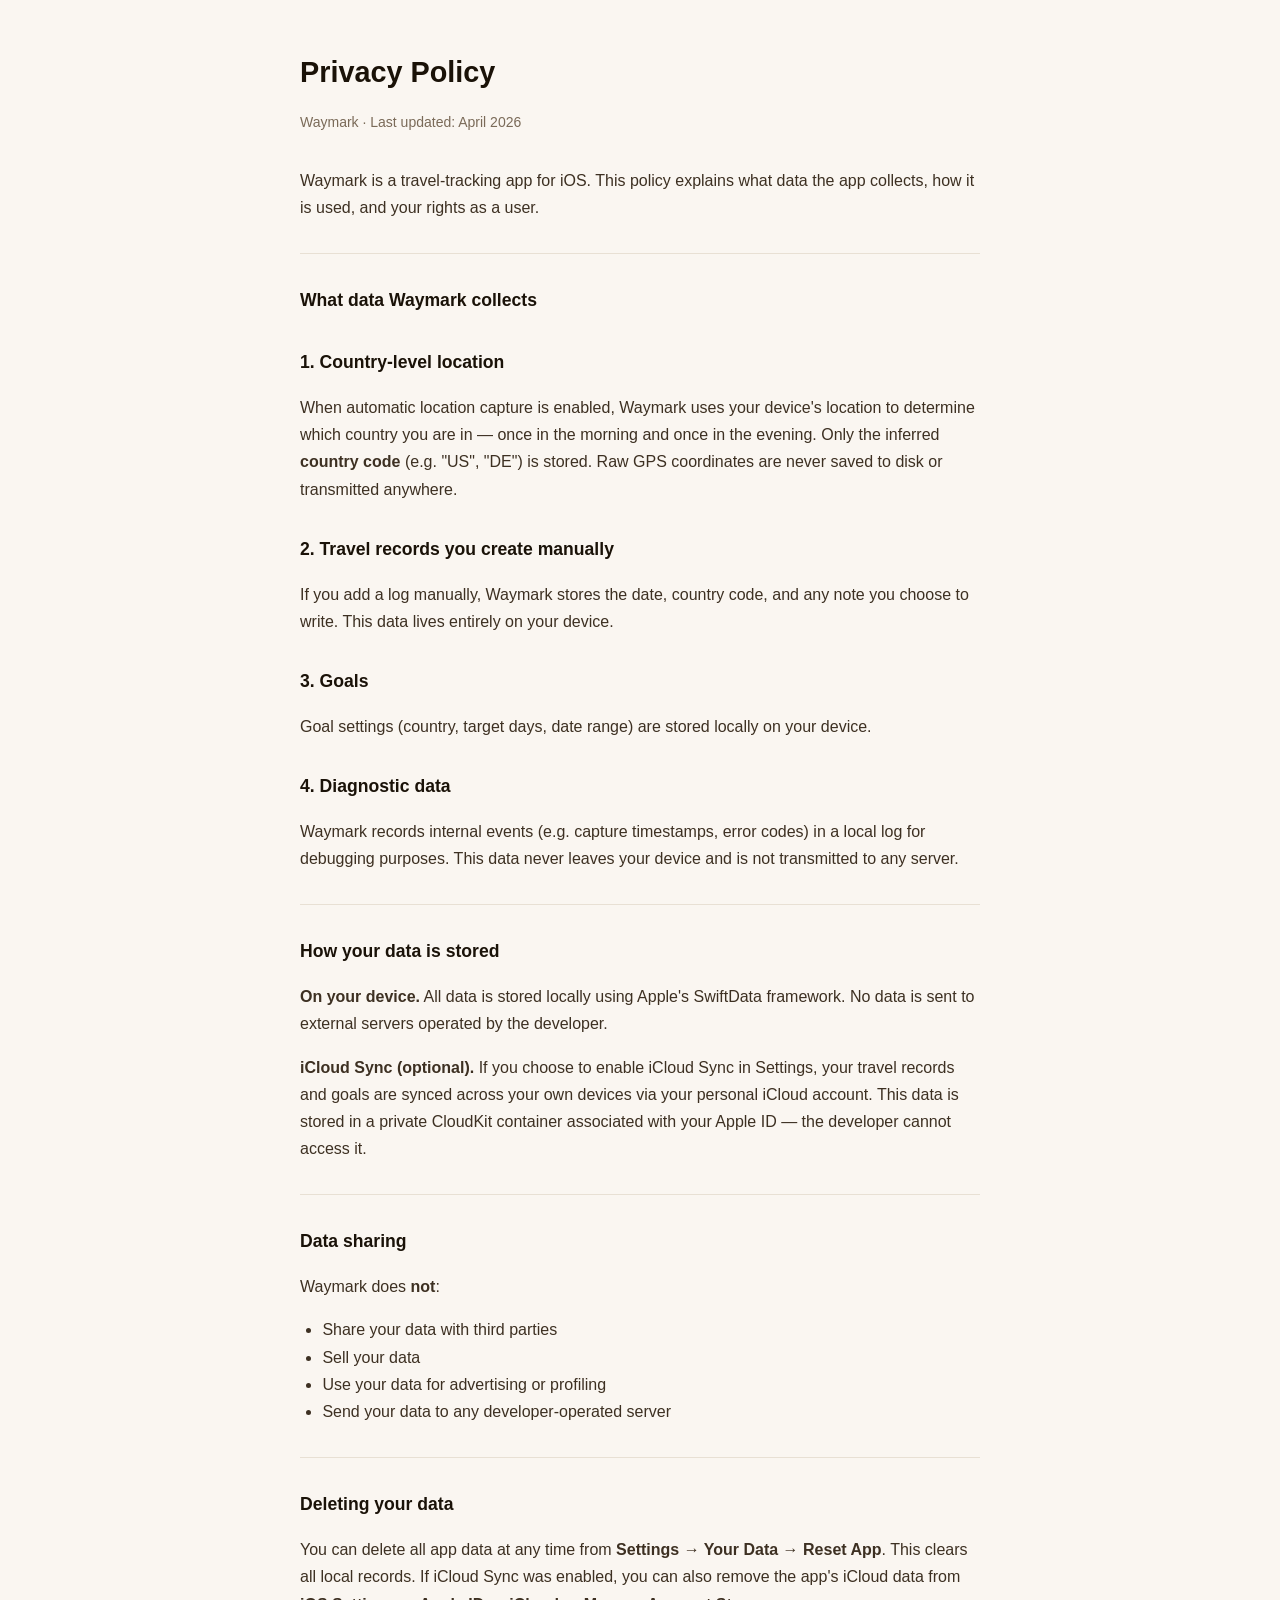
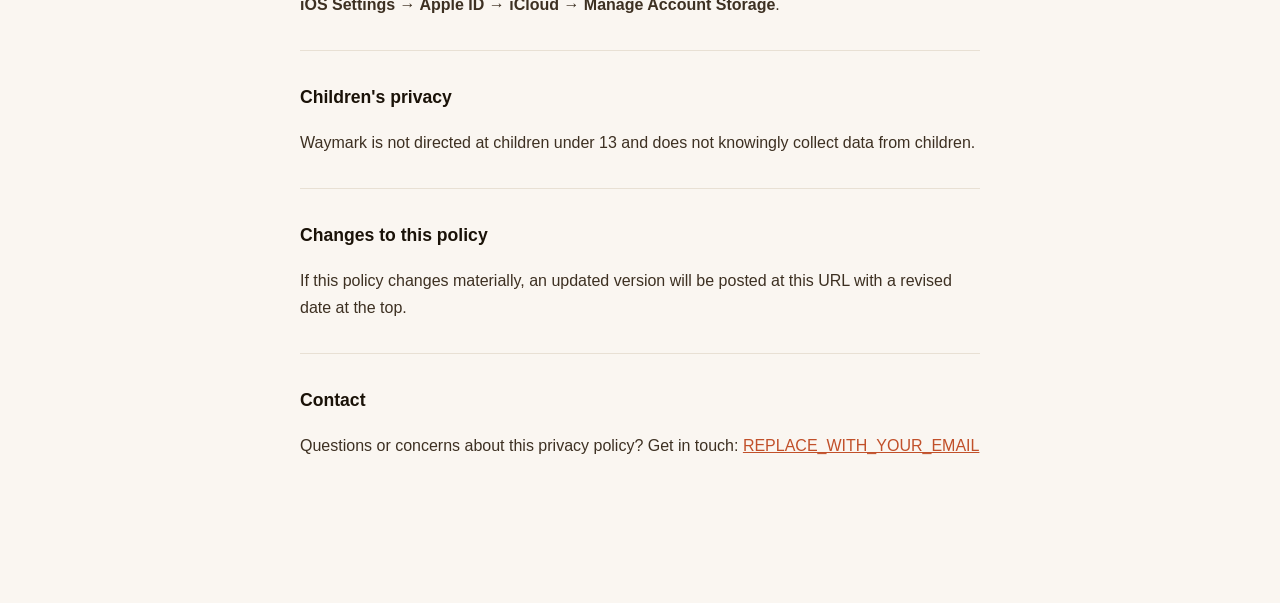
==== privacy-policy.html @ 8dbf3d52 "add privacy policy" ====
<!DOCTYPE html>
<html lang="en">
<head>
  <meta charset="UTF-8" />
  <meta name="viewport" content="width=device-width, initial-scale=1.0" />
  <title>Waymark — Privacy Policy</title>
  <style>
    body {
      font-family: -apple-system, BlinkMacSystemFont, "Segoe UI", sans-serif;
      max-width: 680px;
      margin: 48px auto;
      padding: 0 24px 80px;
      color: #2c2218;
      line-height: 1.7;
      background: #faf6f1;
    }
    h1 { font-size: 1.8rem; font-weight: 700; margin-bottom: 4px; color: #1a1208; }
    h2 { font-size: 1.1rem; font-weight: 600; margin-top: 2rem; color: #1a1208; }
    p, li { font-size: 1rem; color: #3d3022; }
    ul { padding-left: 1.4em; }
    a { color: #c1502a; }
    .meta { font-size: 0.875rem; color: #7a6a58; margin-bottom: 2rem; }
    hr { border: none; border-top: 1px solid #e8e0d4; margin: 2rem 0; }
  </style>
</head>
<body>

<h1>Privacy Policy</h1>
<p class="meta">Waymark &middot; Last updated: April 2026</p>

<p>Waymark is a travel-tracking app for iOS. This policy explains what data the app collects, how it is used, and your rights as a user.</p>

<hr>

<h2>What data Waymark collects</h2>

<h2>1. Country-level location</h2>
<p>When automatic location capture is enabled, Waymark uses your device's location to determine which country you are in — once in the morning and once in the evening. Only the inferred <strong>country code</strong> (e.g. "US", "DE") is stored. Raw GPS coordinates are never saved to disk or transmitted anywhere.</p>

<h2>2. Travel records you create manually</h2>
<p>If you add a log manually, Waymark stores the date, country code, and any note you choose to write. This data lives entirely on your device.</p>

<h2>3. Goals</h2>
<p>Goal settings (country, target days, date range) are stored locally on your device.</p>

<h2>4. Diagnostic data</h2>
<p>Waymark records internal events (e.g. capture timestamps, error codes) in a local log for debugging purposes. This data never leaves your device and is not transmitted to any server.</p>

<hr>

<h2>How your data is stored</h2>

<p><strong>On your device.</strong> All data is stored locally using Apple's SwiftData framework. No data is sent to external servers operated by the developer.</p>

<p><strong>iCloud Sync (optional).</strong> If you choose to enable iCloud Sync in Settings, your travel records and goals are synced across your own devices via your personal iCloud account. This data is stored in a private CloudKit container associated with your Apple ID — the developer cannot access it.</p>

<hr>

<h2>Data sharing</h2>

<p>Waymark does <strong>not</strong>:</p>
<ul>
  <li>Share your data with third parties</li>
  <li>Sell your data</li>
  <li>Use your data for advertising or profiling</li>
  <li>Send your data to any developer-operated server</li>
</ul>

<hr>

<h2>Deleting your data</h2>

<p>You can delete all app data at any time from <strong>Settings → Your Data → Reset App</strong>. This clears all local records. If iCloud Sync was enabled, you can also remove the app's iCloud data from <strong>iOS Settings → Apple ID → iCloud → Manage Account Storage</strong>.</p>

<hr>

<h2>Children's privacy</h2>

<p>Waymark is not directed at children under 13 and does not knowingly collect data from children.</p>

<hr>

<h2>Changes to this policy</h2>

<p>If this policy changes materially, an updated version will be posted at this URL with a revised date at the top.</p>

<hr>

<h2>Contact</h2>

<p>Questions or concerns about this privacy policy? Get in touch: <a href="mailto:REPLACE_WITH_YOUR_EMAIL">REPLACE_WITH_YOUR_EMAIL</a></p>

</body>
</html>
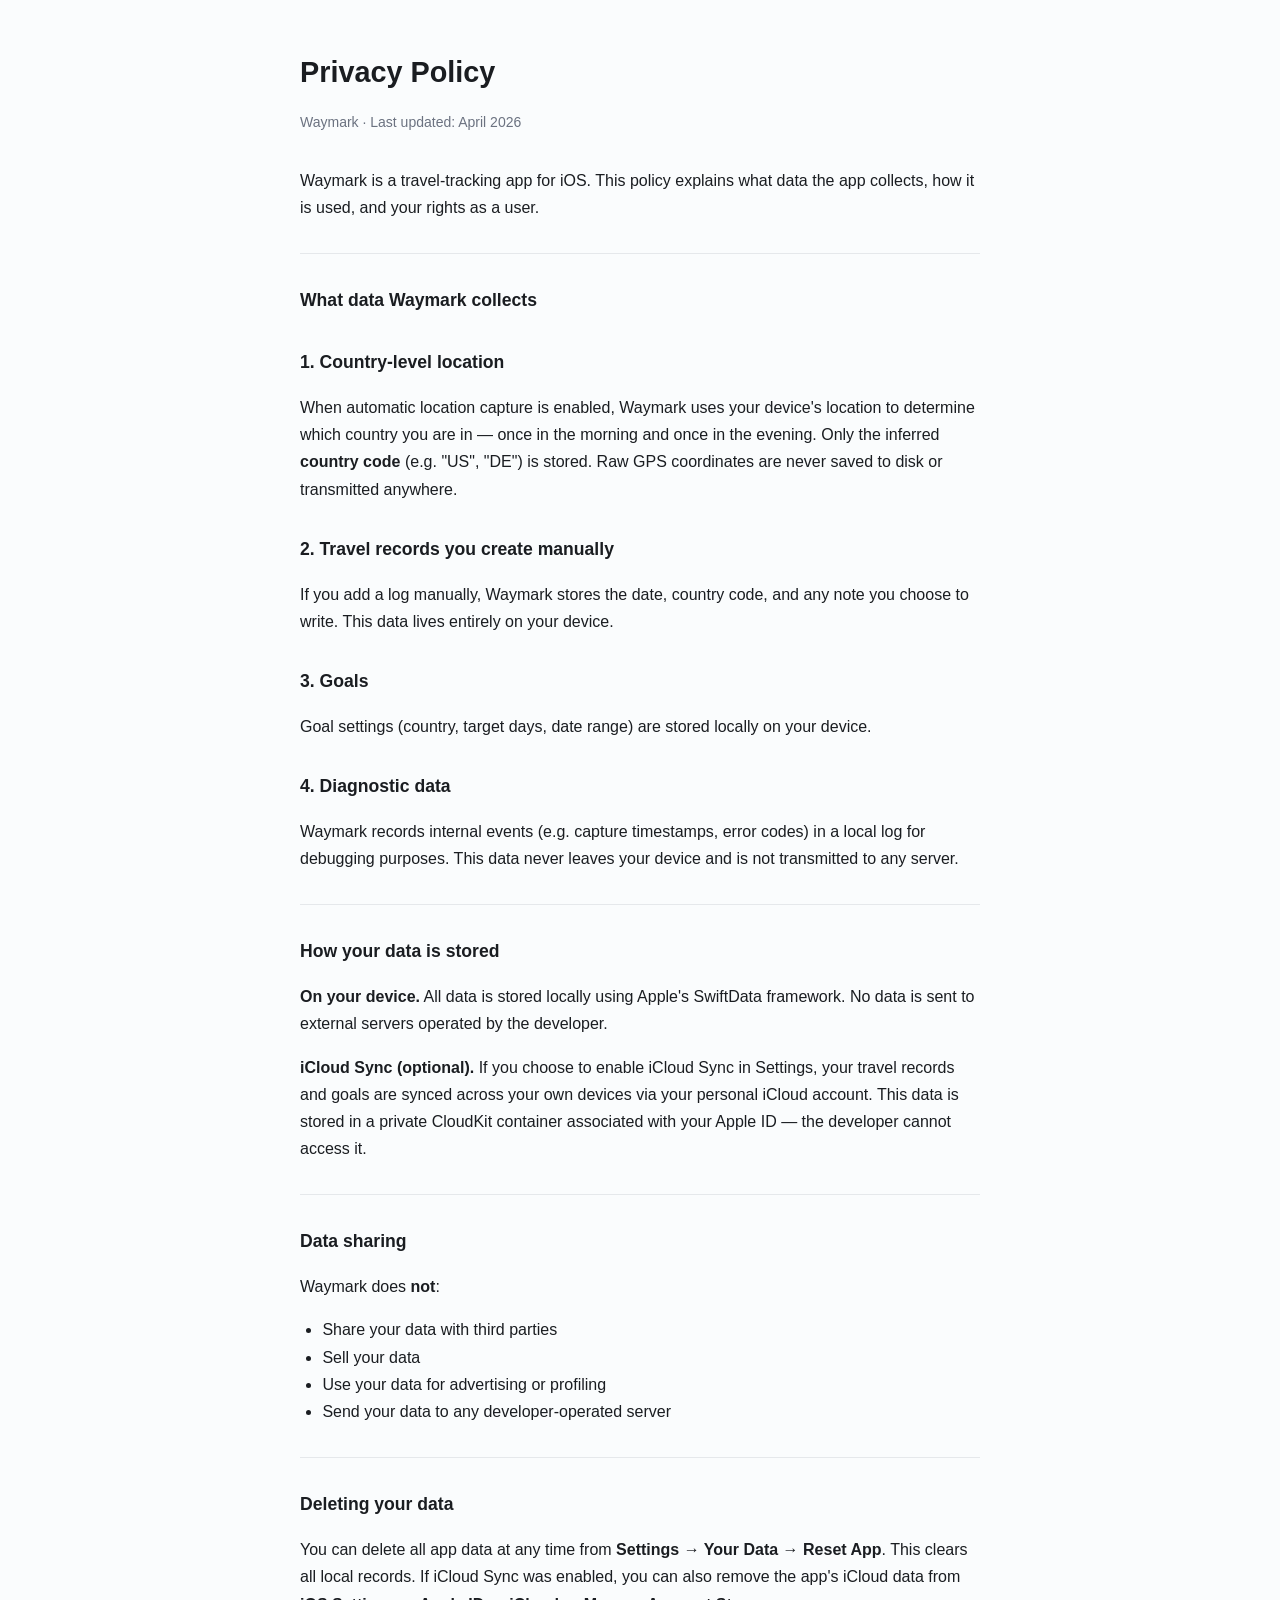
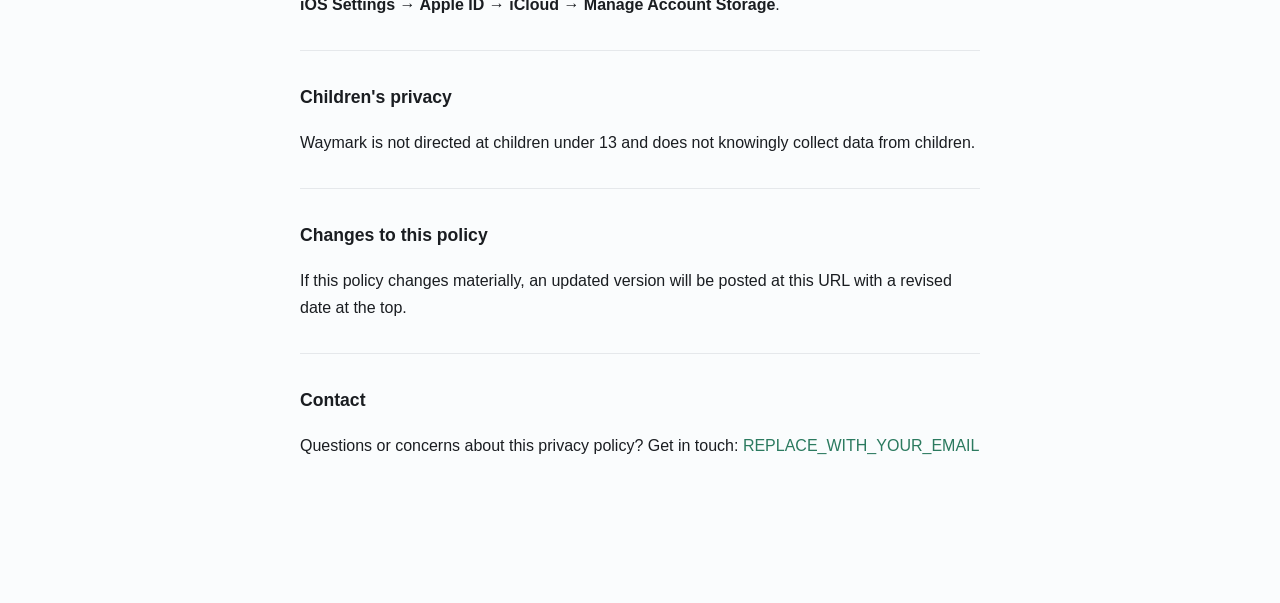
==== commit 0ffdd2fc: "feat: Restyle site with canonical design system tokens - Add _tokens.css with all color, spacing, an" ====
--- a/privacy-policy.html
+++ b/privacy-policy.html
@@ -5,22 +5,25 @@
   <meta name="viewport" content="width=device-width, initial-scale=1.0" />
   <title>Waymark — Privacy Policy</title>
   <style>
+    @import url('waymark/_tokens.css');
+
     body {
       font-family: -apple-system, BlinkMacSystemFont, "Segoe UI", sans-serif;
       max-width: 680px;
       margin: 48px auto;
       padding: 0 24px 80px;
-      color: #2c2218;
+      color: var(--wm-text-primary);
       line-height: 1.7;
-      background: #faf6f1;
+      background: var(--wm-surface);
     }
-    h1 { font-size: 1.8rem; font-weight: 700; margin-bottom: 4px; color: #1a1208; }
-    h2 { font-size: 1.1rem; font-weight: 600; margin-top: 2rem; color: #1a1208; }
-    p, li { font-size: 1rem; color: #3d3022; }
+    h1 { font-size: 1.8rem; font-weight: 700; margin-bottom: 4px; color: var(--wm-text-primary); }
+    h2 { font-size: 1.1rem; font-weight: 600; margin-top: 2rem; color: var(--wm-text-primary); }
+    p, li { font-size: 1rem; color: var(--wm-text-primary); }
     ul { padding-left: 1.4em; }
-    a { color: #c1502a; }
-    .meta { font-size: 0.875rem; color: #7a6a58; margin-bottom: 2rem; }
-    hr { border: none; border-top: 1px solid #e8e0d4; margin: 2rem 0; }
+    a { color: var(--wm-brand); text-decoration: none; }
+    a:hover { opacity: 0.8; }
+    .meta { font-size: 0.875rem; color: var(--wm-text-secondary); margin-bottom: 2rem; }
+    hr { border: none; border-top: 1px solid var(--wm-border-subtle); margin: 2rem 0; }
   </style>
 </head>
 <body>
